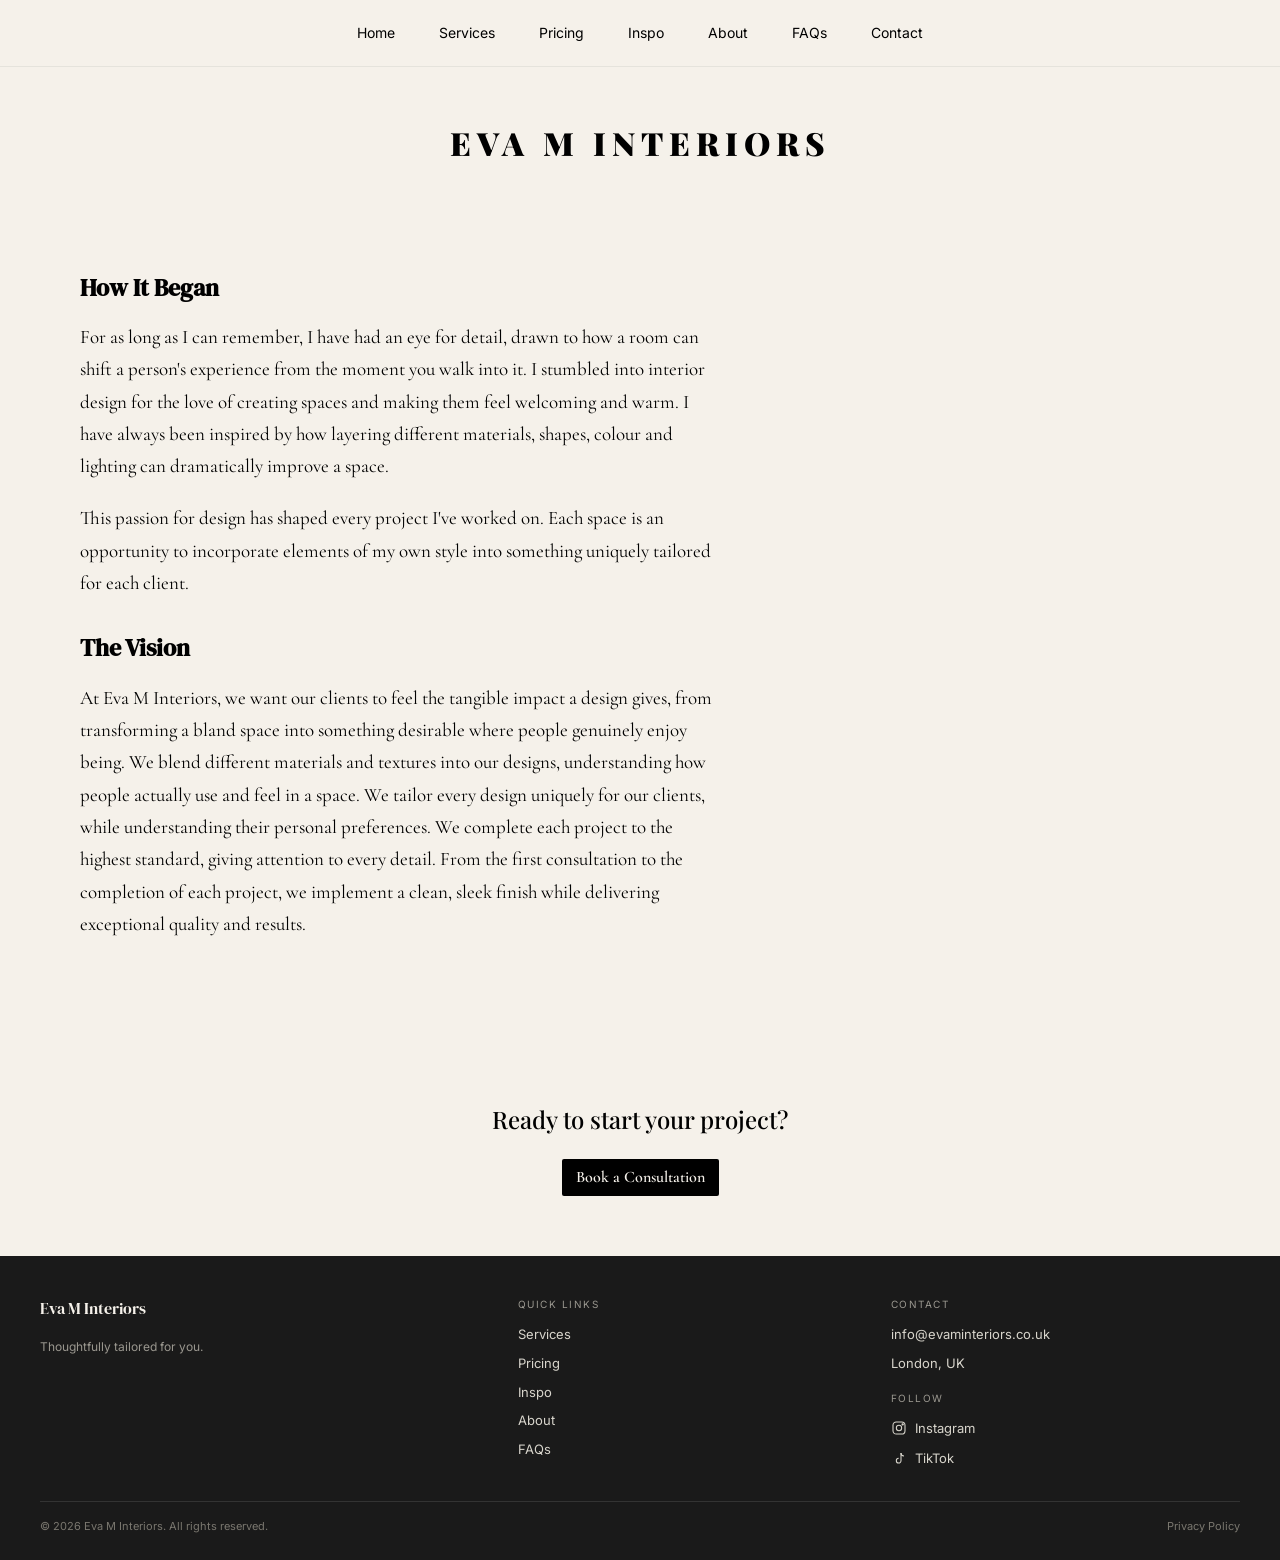
==== about.html @ 439fd73c "Replace placeholder text with actual content" ====
<!DOCTYPE html>
<html lang="en">
<head>
  <meta charset="UTF-8">
  <meta name="viewport" content="width=device-width, initial-scale=1.0">
  <title>About | Eva M Interiors</title>
  <link rel="preconnect" href="https://fonts.googleapis.com">
  <link rel="preconnect" href="https://fonts.gstatic.com" crossorigin>
  <link href="https://fonts.googleapis.com/css2?family=Playfair+Display:wght@400;500;900&family=Cormorant+Garamond:ital,wght@0,400;0,500;0,600;1,500&family=Rouge+Script&family=DM+Serif+Display:ital@0;1&family=Inter:wght@400;500&display=swap" rel="stylesheet">
  <link rel="stylesheet" href="style.css">
</head>
<body>
  <header class="site-header">
    <div class="header-inner">
      <div class="logo-area"></div>
      <nav class="main-nav" id="main-nav">
        <a href="index.html">Home</a>
        <a href="services.html">Services</a>
        <a href="pricing.html">Pricing</a>
        <a href="gallery.html">Inspo</a>
        <a href="about.html">About</a>
        <a href="faqs.html">FAQs</a>
        <a href="contact.html">Contact</a>
      </nav>
      <button class="menu-toggle" id="menu-toggle" aria-label="Open menu" aria-expanded="false">
        <span></span>
        <span></span>
        <span></span>
      </button>
    </div>
  </header>

  <section class="page-banner">
    <h1 class="eva-title">Eva M Interiors</h1>
  </section>

  <section class="about-story-section">
    <div class="about-flowing-text">
      <h2>How It Began</h2>
      <p>For as long as I can remember, I have had an eye for detail, drawn to how a room can shift a person's experience from the moment you walk into it. I stumbled into interior design for the love of creating spaces and making them feel welcoming and warm. I have always been inspired by how layering different materials, shapes, colour and lighting can dramatically improve a space.</p>
      <p>This passion for design has shaped every project I've worked on. Each space is an opportunity to incorporate elements of my own style into something uniquely tailored for each client.</p>
      <h2>The Vision</h2>
      <p>At Eva M Interiors, we want our clients to feel the tangible impact a design gives, from transforming a bland space into something desirable where people genuinely enjoy being. We blend different materials and textures into our designs, understanding how people actually use and feel in a space. We tailor every design uniquely for our clients, while understanding their personal preferences. We complete each project to the highest standard, giving attention to every detail. From the first consultation to the completion of each project, we implement a clean, sleek finish while delivering exceptional quality and results.</p>
    </div>
  </section>

  <section class="about-cta">
    <h2>Ready to start your project?</h2>
    <a href="contact.html" class="btn-primary">Book a Consultation</a>
  </section>
  <footer class="site-footer">
    <div class="footer-columns">
      <div class="footer-col">
        <p class="footer-brand-name">Eva M Interiors</p>
        <p class="footer-tagline">Thoughtfully tailored for you.</p>
      </div>
      <div class="footer-col">
        <p class="footer-heading">Quick Links</p>
        <div class="footer-links">
          <a href="services.html">Services</a>
          <a href="pricing.html">Pricing</a>
          <a href="gallery.html">Inspo</a>
          <a href="about.html">About</a>
          <a href="faqs.html">FAQs</a>
        </div>
      </div>
      <div class="footer-col">
        <p class="footer-heading">Contact</p>
        <div class="footer-contact">
          <a href="mailto:info@evaminteriors.co.uk">info@evaminteriors.co.uk</a>
          <span>London, UK</span>
        </div>
        <p class="footer-heading">Follow</p>
        <div class="footer-social">
          <div class="footer-social-item">
            <svg width="16" height="16" viewBox="0 0 24 24" fill="none" stroke="currentColor" stroke-width="1.6"><rect x="3" y="3" width="18" height="18" rx="5"/><circle cx="12" cy="12" r="4"/><circle cx="17.5" cy="6.5" r="1"/></svg>
            <a href="#">Instagram</a>
          </div>
          <div class="footer-social-item">
            <svg width="16" height="16" viewBox="0 0 24 24" fill="none" stroke="currentColor" stroke-width="1.6"><path d="M15 3v11.5a3.5 3.5 0 1 1-3.5-3.5"/><path d="M15 3c0 2.5 2 4.5 4.5 4.5"/></svg>
            <a href="#">TikTok</a>
          </div>
        </div>
      </div>
    </div>
    <div class="footer-bottom">
      <p>&copy; 2026 Eva M Interiors. All rights reserved.</p>
      <a href="#">Privacy Policy</a>
    </div>
  </footer>
  <script>
    const menuToggle = document.getElementById('menu-toggle');
    const mainNav = document.getElementById('main-nav');
    menuToggle.addEventListener('click', function () {
      const isOpen = mainNav.classList.toggle('nav-open');
      menuToggle.classList.toggle('is-active', isOpen);
      menuToggle.setAttribute('aria-expanded', isOpen);
    });
  </script>
</body>
</html>
---- style.css ----
/* ===== Reset & Base ===== */
* {
  margin: 0;
  padding: 0;
  box-sizing: border-box;
}

body {
  font-family: 'Inter', sans-serif;
  color: #000;
  background: #F5F1EA;
  line-height: 1.6;
}

a {
  text-decoration: none;
  color: inherit;
}

/* ===== Header / Nav ===== */
.site-header {
  position: relative;
  z-index: 10;
  background: #F5F1EA;
  border-bottom: 1px solid #e5e3dc;
}

.site-header.transparent-header {
  position: absolute;
  top: 0;
  left: 0;
  right: 0;
  background: transparent;
  border-bottom: none;
}

.header-inner {
  max-width: 1200px;
  margin: 0 auto;
  padding: 22px 40px;
  display: grid;
  grid-template-columns: 1fr auto 1fr;
  align-items: center;
}

.logo-area {
  min-width: 160px;
}

.main-nav {
  display: flex;
  justify-content: center;
  align-items: center;
  gap: 44px;
}

.main-nav a {
  font-size: 14px;
  color: #000;
  white-space: nowrap;
}

.main-nav a:hover {
  color: #5f5e5a;
}

.transparent-header .main-nav a {
  color: #F5F1EA;
}

.transparent-header .main-nav a:hover {
  color: #e9e3d6;
}

.main-nav a.nav-inspo {
  font-family: 'DM Serif Display', serif;
  font-style: italic;
  font-weight: 400;
  font-size: 19px;
}

.menu-toggle {
  display: none;
  justify-self: end;
  flex-direction: column;
  gap: 5px;
  background: none;
  border: none;
  cursor: pointer;
  padding: 6px;
}

.menu-toggle span {
  width: 22px;
  height: 2px;
  background: #000;
  display: block;
}

.transparent-header .menu-toggle span {
  background: #F5F1EA;
}

/* ===== Hero ===== */
.hero {
  position: relative;
  width: 100%;
  aspect-ratio: 1536 / 1024;
  background-image: linear-gradient(to bottom, rgba(0, 0, 0, 0.35) 0px, rgba(0, 0, 0, 0.15) 200px, rgba(0, 0, 0, 0.15) 100%), url('Bedroom3.png');
  background-size: cover;
  background-position: center;
  background-repeat: no-repeat;
  display: flex;
  align-items: center;
  justify-content: center;
  padding: 60px 40px;
}

.hero-inner {
  max-width: 480px;
  margin: 0 auto;
  text-align: center;
}

.hero-tagline {
  font-family: 'Cormorant Garamond', serif;
  font-style: italic;
  font-weight: 500;
  font-size: 30px;
  color: #F5F1EA;
  line-height: 1.4;
  margin-bottom: 24px;
}

.hero-eyebrow {
  font-family: 'Inter', sans-serif;
  font-size: 12px;
  letter-spacing: 2px;
  color: #F5F1EA;
  margin-bottom: 20px;
}

.hero-title {
  font-family: 'DM Serif Display', serif;
  font-weight: 400;
  font-size: 40px;
  line-height: 1.25;
  color: #F5F1EA;
  margin-bottom: 16px;
}

.hero-title em {
  font-family: 'DM Serif Display', serif;
  font-style: italic;
}

.hero-subtitle {
  display: inline-block;
  font-family: 'Cormorant Garamond', serif;
  font-style: italic;
  font-size: 16px;
  color: #F5F1EA;
  background: rgba(0, 0, 0, 0.08);
  padding: 8px 14px;
  border-radius: 2px;
  margin-bottom: 28px;
  line-height: 1.6;
}

.btn-primary {
  display: inline-block;
  font-family: 'Cormorant Garamond', serif;
  font-weight: 600;
  font-size: 16px;
  padding: 6px 14px;
  background: #F5F1EA;
  color: #2B1E17;
  border-radius: 2px;
}

.btn-primary:hover {
  background: #e9e3d6;
}

/* Hero text scaling across breakpoints (aspect-ratio handles the image sizing automatically) */
@media (max-width: 1024px) {
  .hero-title {
    font-size: 34px;
  }

  .hero-tagline {
    font-size: 26px;
  }
}

@media (max-width: 768px) {
  .header-inner {
    grid-template-columns: 1fr auto;
    padding: 18px 24px;
  }

  .logo-area {
    min-width: 44px;
  }

  .main-nav {
    display: none;
    position: absolute;
    top: 100%;
    left: 0;
    right: 0;
    background: #F5F1EA;
    border-top: 1px solid #e5e3dc;
    flex-direction: column;
    align-items: flex-start;
    gap: 20px;
    padding: 24px;
    z-index: 20;
  }

  .main-nav.nav-open {
    display: flex;
  }

  .main-nav.nav-open a {
    color: #000;
  }

  .main-nav.nav-open a:hover {
    color: #5f5e5a;
  }

  .menu-toggle {
    display: flex;
  }

  .menu-toggle.is-active span:nth-child(1) {
    transform: translateY(7px) rotate(45deg);
  }

  .menu-toggle.is-active span:nth-child(2) {
    opacity: 0;
  }

  .menu-toggle.is-active span:nth-child(3) {
    transform: translateY(-7px) rotate(-45deg);
  }

  .hero {
    padding: 24px;
    align-items: center;
  }

  .hero-title {
    font-size: 18px;
    line-height: 1.3;
    margin-bottom: 10px;
  }

  .hero-subtitle {
    font-size: 13px;
    margin-bottom: 16px;
  }

  .hero-tagline {
    font-size: 19px;
    margin-bottom: 18px;
  }

  .btn-primary {
    font-size: 13px;
    padding: 7px 18px;
  }

  .hero-inner {
    max-width: 100%;
  }
}

@media (max-width: 400px) {
  .hero-title {
    font-size: 16px;
  }

  .hero-subtitle {
    font-size: 12px;
  }

  .hero-tagline {
    font-size: 17px;
  }

  .btn-primary {
    font-size: 12px;
    padding: 7px 16px;
  }
}

@media (min-width: 1440px) {
  .hero-title {
    font-size: 48px;
  }

  .hero-tagline {
    font-size: 36px;
  }

  .photo-banner-title {
    font-size: 48px;
  }
}

/* ===== Testimonials Section ===== */
.testimonials-section {
  max-width: 1200px;
  margin: 0 auto;
  padding: 30px 0 50px;
  text-align: center;
}

.testimonials-divider {
  width: 1px;
  height: 36px;
  background: #c9c2b3;
  margin: 0 auto 20px;
}

.testimonials-heading {
  font-family: 'Bodoni Moda', serif;
  font-style: italic;
  font-weight: 500;
  font-size: 22px;
  color: #000;
  margin: 0 0 20px;
  padding: 0 24px;
}

.testimonials-heading em {
  font-family: 'DM Serif Display', serif;
  font-style: italic;
}

.testimonials-marquee-bar {
  background: #ECE5D6;
  padding: 20px 0;
}

.testimonials-marquee {
  overflow: hidden;
  -webkit-mask-image: linear-gradient(to right, transparent, black 8%, black 92%, transparent);
  mask-image: linear-gradient(to right, transparent, black 8%, black 92%, transparent);
}

.marquee-track {
  display: flex;
  gap: 50px;
  width: max-content;
  animation: marqueeScroll 28s linear infinite;
}

.marquee-quote {
  font-family: 'Cormorant Garamond', serif;
  font-style: italic;
  font-size: 15px;
  color: #000;
  white-space: nowrap;
}

@keyframes marqueeScroll {
  0% { transform: translateX(0); }
  100% { transform: translateX(-50%); }
}

.testimonials-grid {
  display: grid;
  grid-template-columns: repeat(3, 1fr);
  gap: 20px;
}

.testimonial-card {
  background: #ECE5D6;
  padding: 28px 24px;
  border-radius: 4px;
  text-align: left;
}

.testimonial-quote {
  font-family: 'Cormorant Garamond', serif;
  font-style: italic;
  font-size: 16px;
  color: #000;
  line-height: 1.6;
  margin: 0 0 14px;
}

.testimonial-author {
  font-family: 'Inter', sans-serif;
  font-size: 12px;
  color: #8a8375;
  margin: 0;
}

/* ===== Home: Intro Line ===== */
.intro-line {
  max-width: 560px;
  margin: 0 auto;
  padding: 40px 40px 10px;
  text-align: center;
}

.intro-line-divider {
  width: 1px;
  height: 36px;
  background: #c9c2b3;
  margin: 0 auto 20px;
}

.intro-line p {
  font-family: 'Cormorant Garamond', serif;
  font-style: italic;
  font-size: 19px;
  color: #3d3530;
  line-height: 1.6;
  margin-bottom: 12px;
}

.intro-line-link {
  display: inline-block;
  font-family: 'Cormorant Garamond', serif;
  font-style: italic;
  font-size: 17px;
  color: #000;
  text-decoration: underline;
}

/* ===== Home: Vision to Reality ===== */
.journey-section {
  background: #F5F1EA;
  padding: 30px 40px 30px;
  text-align: center;
}

.journey-divider {
  width: 1px;
  height: 36px;
  background: #c9c2b3;
  margin: 0 auto 20px;
}

.journey-heading {
  font-family: 'DM Serif Display', serif;
  font-size: 26px;
  color: #000;
  margin: 0 0 40px;
}

.journey-grid {
  max-width: 1100px;
  margin: 0 auto;
  display: flex;
  align-items: center;
  flex-wrap: nowrap;
}

.journey-step {
  flex: 1;
  background: #ECE5D6;
  border-radius: 4px;
  padding: 20px 10px;
  text-align: center;
}

.journey-arrow {
  flex: 0 0 auto;
  width: 24px;
  text-align: center;
  font-size: 16px;
  color: #8a8375;
}

.journey-number {
  font-family: 'DM Serif Display', serif;
  font-size: 26px;
  color: #8a8375;
  margin: 0 0 6px;
}

.journey-label {
  font-family: 'Inter', sans-serif;
  font-size: 13px;
  color: #000;
  margin: 0;
}

/* ===== Home: About Teaser ===== */
.about-teaser {
  background: #F5F1EA;
  padding: 50px 40px;
  text-align: center;
}

.about-teaser-heading {
  font-family: 'DM Serif Display', serif;
  font-size: 24px;
  color: #000;
  margin: 0 0 14px;
}

.about-teaser-link {
  font-family: 'Inter', sans-serif;
  font-size: 14px;
  color: #000;
  text-decoration: underline;
}

/* ===== Home: Closing CTA ===== */
.home-closing-cta {
  padding: 60px 40px;
  text-align: center;
}

.home-closing-heading {
  font-family: 'DM Serif Display', serif;
  font-size: 28px;
  color: #000;
  margin: 0 0 20px;
}

.home-closing-cta .btn-primary {
  background: #000;
  color: #F5F1EA;
}

.home-closing-cta .btn-primary:hover {
  background: #222;
}

/* ===== Services Preview ===== */
.services-preview {
  max-width: 1200px;
  margin: 0 auto;
  padding: 50px 40px;
  display: grid;
  grid-template-columns: repeat(3, 1fr);
  gap: 30px;
  text-align: center;
}

.service-item img {
  width: 100%;
  aspect-ratio: 1 / 1;
  object-fit: cover;
  display: block;
  border-radius: 4px;
  margin-bottom: 14px;
}

.service-item h3 {
  font-family: 'DM Serif Display', serif;
  font-weight: 400;
  font-size: 19px;
  margin-bottom: 6px;
}

.service-item p {
  font-size: 14px;
  color: #5f5e5a;
}

/* ===== Footer ===== */
.site-footer {
  background: #1a1a1a;
  padding: 40px 30px 24px;
}

.footer-columns {
  max-width: 1200px;
  margin: 0 auto 32px;
  display: grid;
  grid-template-columns: 1.3fr 1fr 1fr;
  gap: 24px;
}

.footer-brand-name {
  font-family: 'DM Serif Display', serif;
  font-size: 16px;
  color: #F5F1EA;
  margin: 0 0 14px;
}

.footer-tagline {
  font-family: 'Inter', sans-serif;
  font-size: 12px;
  color: #9a978f;
  line-height: 1.8;
  margin: 0;
}

.footer-heading {
  font-family: 'Inter', sans-serif;
  font-size: 10px;
  letter-spacing: 1.5px;
  color: #9a978f;
  text-transform: uppercase;
  margin: 0 0 12px;
}

.footer-links {
  display: flex;
  flex-direction: column;
  gap: 8px;
}

.footer-links a {
  font-family: 'Inter', sans-serif;
  font-size: 13px;
  color: #d8d5cc;
}

.footer-links a:hover {
  color: #fff;
}

.footer-contact {
  display: flex;
  flex-direction: column;
  gap: 8px;
  margin-bottom: 16px;
}

.footer-contact a,
.footer-contact span {
  font-family: 'Inter', sans-serif;
  font-size: 13px;
  color: #d8d5cc;
}

.footer-social {
  display: flex;
  flex-direction: column;
  gap: 10px;
}

.footer-social-item {
  display: flex;
  align-items: center;
  gap: 8px;
  color: #d8d5cc;
}

.footer-social-item a {
  font-family: 'Inter', sans-serif;
  font-size: 13px;
  color: #d8d5cc;
}

.footer-social-item a:hover {
  color: #fff;
}

.footer-bottom {
  max-width: 1200px;
  margin: 0 auto;
  border-top: 1px solid #333;
  padding-top: 16px;
  display: flex;
  justify-content: space-between;
  flex-wrap: wrap;
  gap: 10px;
}

.footer-bottom p,
.footer-bottom a {
  font-family: 'Inter', sans-serif;
  font-size: 11px;
  color: #7a776f;
  margin: 0;
}

.footer-bottom a:hover {
  color: #d8d5cc;
}

/* ===== Inner Page Banner (About, Services, etc.) ===== */
.page-banner {
  max-width: 1200px;
  margin: 0 auto;
  padding: 50px 40px 20px;
  text-align: center;
}

.page-eyebrow {
  font-family: 'Inter', sans-serif;
  font-size: 12px;
  letter-spacing: 2px;
  color: #5f5e5a;
  margin-bottom: 12px;
}

.page-title {
  font-family: 'DM Serif Display', serif;
  font-weight: 400;
  font-size: 34px;
  color: #000;
}

.page-title em {
  font-family: 'DM Serif Display', serif;
  font-style: italic;
  font-weight: 400;
}

.page-subtitle {
  font-family: 'Cormorant Garamond', serif;
  font-style: italic;
  font-size: 17px;
  color: #5f5e5a;
  margin-top: 10px;
}

/* ===== About Page ===== */
.eva-title {
  font-family: 'Playfair Display', serif;
  font-weight: 900;
  font-size: 32px;
  letter-spacing: 6px;
  text-transform: uppercase;
  text-align: center;
  color: #000;
  margin: 0;
}

.about-story-section {
  max-width: 1200px;
  margin: 0 auto;
  padding: 50px 40px 80px;
}

.about-flowing-text {
  max-width: 640px;
  text-align: left;
}

.about-flowing-text p {
  font-family: 'Cormorant Garamond', serif;
  font-weight: 400;
  font-size: 19px;
  line-height: 1.7;
  color: #000;
  margin-bottom: 20px;
}

.about-flowing-text h2 {
  font-family: 'DM Serif Display', serif;
  font-size: 24px;
  color: #000;
  margin: 30px 0 14px;
}

.about-content {
  max-width: 1200px;
  margin: 0 auto;
  padding: 20px 40px 60px;
  display: grid;
  grid-template-columns: 1.1fr 1fr;
  gap: 60px;
  align-items: center;
}

.about-text h2 {
  font-family: 'Playfair Display', serif;
  font-weight: 500;
  font-size: 24px;
  margin-bottom: 16px;
}

.about-text p {
  font-size: 15px;
  color: #5f5e5a;
  margin-bottom: 16px;
}

.about-image-placeholder {
  aspect-ratio: 4 / 5;
  background: #e9e3d6;
  border: 1px dashed #c9c2b3;
  border-radius: 4px;
  display: flex;
  align-items: center;
  justify-content: center;
  text-align: center;
  padding: 20px;
  font-size: 13px;
  color: #8a8375;
}

.about-approach {
  max-width: 700px;
  margin: 0 auto;
  padding: 40px 40px 60px;
  text-align: center;
}

.about-approach h2 {
  font-family: 'Playfair Display', serif;
  font-weight: 500;
  font-size: 26px;
  margin-bottom: 16px;
}

.about-approach p {
  font-size: 15px;
  color: #5f5e5a;
}

.about-cta {
  background: #F5F1EA;
  text-align: center;
  padding: 60px 40px;
}

.about-cta h2 {
  font-family: 'Playfair Display', serif;
  font-weight: 500;
  font-size: 24px;
  margin-bottom: 20px;
}

.about-cta .btn-primary {
  background: #000;
  color: #F5F1EA;
}

.about-cta .btn-primary:hover {
  background: #222;
}

/* ===== Services Page ===== */
.services-grid {
  max-width: 1200px;
  margin: 0 auto;
  padding: 20px 40px 60px;
  display: grid;
  grid-template-columns: repeat(3, 1fr);
  gap: 32px;
}

.service-card {
  background: #F5F1EA;
  padding: 24px;
  border-radius: 4px;
}

.service-card img {
  width: 100%;
  aspect-ratio: 1 / 1;
  object-fit: cover;
  display: block;
  border-radius: 4px;
  margin-bottom: 16px;
}

.service-card h3 {
  font-family: 'Playfair Display', serif;
  font-weight: 500;
  font-size: 19px;
  margin-bottom: 10px;
}

.service-card p {
  font-size: 14px;
  color: #5f5e5a;
}

/* ===== Inspo / Moodboard Page ===== */
.moodboard {
  max-width: 1200px;
  margin: 0 auto;
  padding: 10px 24px 60px;
  column-count: 4;
  column-gap: 10px;
}

.mb-item {
  break-inside: avoid;
  margin-bottom: -6px;
  padding-bottom: 16px;
}

.mb-item > div {
  border-radius: 3px;
  overflow: hidden;
}

.mb-item img {
  width: 100%;
  height: 100%;
  object-fit: cover;
  display: block;
}

.mb-square { aspect-ratio: 1 / 1; }
.mb-tall { aspect-ratio: 3 / 4; }
.mb-portrait { aspect-ratio: 4 / 5; }
.mb-wide { aspect-ratio: 4 / 3; }

.tilt-1 { transform: rotate(-3deg); }
.tilt-2 { transform: rotate(2deg); }
.tilt-3 { transform: rotate(-2deg); }
.tilt-4 { transform: rotate(4deg); }
.tilt-5 { transform: rotate(-4deg); }
.tilt-6 { transform: rotate(3deg); }

.mb-placeholder {
  width: 100%;
  height: 100%;
  background: #e9e3d6;
  border: 1px dashed #c9c2b3;
  display: flex;
  align-items: center;
  justify-content: center;
  text-align: center;
  padding: 10px;
  font-family: 'Inter', sans-serif;
  font-size: 12px;
  color: #8a8375;
}

/* ===== Inspo Editorial Layout (Concept 2) ===== */
.inspo-intro {
  text-align: center;
  max-width: 520px;
  margin: 0 auto 60px;
  padding: 0 24px;
}

.intro-divider {
  width: 1px;
  height: 36px;
  background: #c9c2b3;
  margin: 0 auto 20px;
}

.intro-copy {
  font-family: 'Cormorant Garamond', serif;
  font-style: italic;
  font-size: 20px;
  color: #5f5e5a;
  line-height: 1.6;
}

.inspo-hero-showcase {
  display: grid;
  grid-template-columns: 2.4fr 1fr;
  gap: 24px;
  max-width: 1200px;
  margin: 0 auto 90px;
  padding: 0 40px;
  align-items: start;
}

.inspo-hero-showcase.solo {
  grid-template-columns: 1fr;
}

.hero-showcase-main.solo {
  aspect-ratio: 16 / 9;
}

.hero-showcase-main {
  aspect-ratio: 16 / 10;
  border-radius: 2px;
  overflow: hidden;
}

.hero-showcase-main img,
.hero-showcase-detail img {
  width: 100%;
  height: 100%;
  object-fit: cover;
  display: block;
}

.hero-showcase-side {
  display: flex;
  flex-direction: column;
  gap: 16px;
}

.hero-showcase-detail {
  aspect-ratio: 3 / 4;
  border: 6px solid #fff;
  box-shadow: 0 8px 20px rgba(0, 0, 0, 0.08);
  border-radius: 2px;
  overflow: hidden;
}

.hero-showcase-caption {
  font-family: 'Cormorant Garamond', serif;
  font-style: italic;
  font-size: 16px;
  color: #5f5e5a;
  text-align: center;
  line-height: 1.5;
}

.hero-showcase-caption::after {
  content: '';
  display: block;
  width: 24px;
  height: 1px;
  background: #c9c2b3;
  margin: 10px auto 0;
}

.editorial-block {
  display: grid;
  grid-template-columns: 0.9fr 1.6fr;
  gap: 70px;
  align-items: center;
  max-width: 1200px;
  margin: 0 auto 110px;
  padding: 0 40px;
}

.editorial-block.reverse {
  grid-template-columns: 1.6fr 0.9fr;
}

.editorial-block.reverse .editorial-text {
  order: 2;
}

.editorial-block.reverse .editorial-visual {
  order: 1;
}

.editorial-num {
  font-family: 'Inter', sans-serif;
  font-size: 12px;
  letter-spacing: 2px;
  color: #8a8375;
  margin-bottom: 10px;
}

.editorial-heading {
  font-family: 'DM Serif Display', serif;
  font-weight: 400;
  font-size: 38px;
  letter-spacing: 0.5px;
  color: #000;
  margin-bottom: 14px;
}

.editorial-heading em {
  font-family: 'DM Serif Display', serif;
  font-style: italic;
}

.editorial-copy {
  font-family: 'Cormorant Garamond', serif;
  font-size: 17px;
  color: #5f5e5a;
  line-height: 1.6;
}

.editorial-visual {
  position: relative;
}

.editorial-hero {
  width: 100%;
  aspect-ratio: 4 / 5;
  border-radius: 2px;
  overflow: hidden;
}

.editorial-hero img,
.editorial-hero-stack img,
.editorial-detail-overlap img,
.editorial-detail-col img,
.finale-hero img,
.finale-details img {
  width: 100%;
  height: 100%;
  object-fit: cover;
  display: block;
}

.editorial-detail-overlap {
  position: absolute;
  width: 38%;
  aspect-ratio: 1 / 1;
  bottom: -30px;
  right: -30px;
  border: 6px solid #F5F1EA;
  box-shadow: 0 8px 24px rgba(0, 0, 0, 0.12);
  border-radius: 2px;
  overflow: hidden;
}

.editorial-block.reverse .editorial-detail-overlap {
  right: auto;
  left: -30px;
}

.editorial-visual.stack {
  display: flex;
  gap: 16px;
  align-items: stretch;
}

.editorial-hero-stack {
  flex: 1.8;
  aspect-ratio: 4 / 5;
  border-radius: 2px;
  overflow: hidden;
}

.editorial-detail-col {
  flex: 1;
  display: flex;
  flex-direction: column;
  gap: 16px;
}

.editorial-detail-col > div {
  flex: 1;
  aspect-ratio: 1 / 1;
  border-radius: 2px;
  overflow: hidden;
}

.editorial-finale {
  max-width: 900px;
  margin: 0 auto 100px;
  padding: 0 40px;
  text-align: center;
}

.editorial-finale .editorial-copy {
  max-width: 480px;
  margin: 0 auto;
}

.finale-visual {
  display: grid;
  grid-template-columns: 1.6fr 1fr;
  gap: 20px;
  margin-top: 40px;
  text-align: left;
}

.finale-hero {
  height: 100%;
  border-radius: 2px;
  overflow: hidden;
}

.finale-hero.split {
  display: flex;
  flex-direction: column;
  gap: 6px;
}

.finale-hero.split > div {
  flex: 1;
  overflow: hidden;
}

.finale-details {
  display: flex;
  flex-direction: column;
  gap: 20px;
}

.finale-details > div {
  flex: 1;
  border-radius: 2px;
  overflow: hidden;
}

/* ===== Pricing Page ===== */
.photo-banner {
  position: relative;
  width: 100%;
  aspect-ratio: 3.4 / 1;
  background-image: linear-gradient(rgba(0, 0, 0, 0.55), rgba(0, 0, 0, 0.55)), url('notebook.PNG');
  background-size: cover;
  background-position: center;
  background-repeat: no-repeat;
  display: flex;
  align-items: center;
  justify-content: center;
}

.photo-banner-title {
  font-family: 'DM Serif Display', serif;
  font-weight: 400;
  font-size: 40px;
  letter-spacing: 1px;
  text-transform: uppercase;
  color: #F5F1EA;
  text-align: center;
  padding: 0 24px;
}

.pricing-intro {
  max-width: 700px;
  margin: 0 auto;
  padding: 50px 40px 20px;
  text-align: center;
}

.consultation-heading {
  font-family: 'Playfair Display', serif;
  font-weight: 500;
  font-size: 28px;
  margin-bottom: 14px;
}

.consultation-intro {
  font-family: 'Playfair Display', serif;
  font-weight: 500;
  font-size: 20px;
  color: #000;
  margin-bottom: 20px;
  line-height: 1.4;
}

.price {
  font-family: 'Inter', sans-serif;
  font-size: 16px;
  color: #000;
  margin-bottom: 10px;
}

.price-amount {
  font-family: 'Inter', sans-serif;
  font-weight: 500;
  font-size: 16px;
  color: #000;
}

.price-unit {
  font-family: 'Inter', sans-serif;
  font-size: 16px;
  color: #000;
}

.price-disclaimer {
  font-size: 13px;
  color: #8a8375;
  line-height: 1.5;
}

.booking-split {
  max-width: 900px;
  margin: 0 auto;
  padding: 30px 40px 20px;
  display: grid;
  grid-template-columns: 1fr 1fr;
  gap: 50px;
  border: 1px solid #e5e3dc;
  border-radius: 6px;
}

.booking-info {
  padding: 30px 0 30px 30px;
}

.booking-icon {
  width: 40px;
  height: 40px;
  background: #000;
  border-radius: 50%;
  display: flex;
  align-items: center;
  justify-content: center;
  color: #F5F1EA;
  margin-bottom: 16px;
}

.booking-info h3 {
  font-family: 'Playfair Display', serif;
  font-weight: 500;
  font-size: 20px;
  margin-bottom: 8px;
}

.booking-info p {
  font-size: 14px;
  color: #5f5e5a;
  margin-bottom: 16px;
}

.booking-facts {
  list-style: none;
  margin-bottom: 16px;
  padding-bottom: 16px;
  border-bottom: 1px solid #e5e3dc;
}

.booking-facts li {
  font-size: 14px;
  color: #5f5e5a;
  margin-bottom: 8px;
}

.booking-note {
  font-size: 12px;
  color: #8a8375;
  line-height: 1.5;
}

.booking-calendar {
  padding: 30px 30px 30px 0;
  border-left: 1px solid #e5e3dc;
  padding-left: 30px;
}

.calendar-header {
  display: flex;
  align-items: center;
  justify-content: space-between;
  margin-bottom: 10px;
}

.cal-nav {
  background: none;
  border: none;
  color: #000;
  font-size: 20px;
  cursor: pointer;
  padding: 4px 10px;
}

.cal-nav:hover {
  color: #5f5e5a;
}

.cal-month-label {
  font-family: 'Playfair Display', serif;
  font-size: 16px;
  color: #000;
}

.calendar-daynames {
  display: grid;
  grid-template-columns: repeat(7, 1fr);
  text-align: center;
  font-size: 11px;
  letter-spacing: 0.5px;
  color: #8a8375;
  margin-bottom: 6px;
}

.calendar-grid {
  display: grid;
  grid-template-columns: repeat(7, 1fr);
  gap: 4px;
  margin-bottom: 16px;
}

.cal-day {
  aspect-ratio: 1 / 1;
  display: flex;
  align-items: center;
  justify-content: center;
  font-family: 'Inter', sans-serif;
  font-size: 13px;
  color: #000;
  background: none;
  border: none;
  border-radius: 50%;
  cursor: pointer;
}

.cal-day:hover:not(.cal-day-disabled) {
  background: #F5F1EA;
}

.cal-day-muted {
  color: #c9c2b3;
  cursor: default;
}

.cal-day-disabled {
  color: #d8d3c8;
  cursor: not-allowed;
}

.cal-day-selected {
  background: #000;
  color: #F5F1EA;
  font-weight: 500;
}

.selected-date-label {
  font-family: 'Inter', sans-serif;
  font-size: 13px;
  color: #000;
  margin-bottom: 10px;
}

.time-slots {
  display: flex;
  flex-wrap: wrap;
  gap: 8px;
}

.time-slot {
  font-family: 'Inter', sans-serif;
  font-size: 13px;
  padding: 8px 14px;
  background: none;
  border: 1px solid #c9c2b3;
  border-radius: 2px;
  color: #000;
  cursor: pointer;
}

.time-slot:hover {
  border-color: #000;
}

.time-slot-selected {
  background: #000;
  color: #F5F1EA;
  border-color: #000;
}

.booking-footer {
  max-width: 700px;
  margin: 0 auto;
  padding: 20px 40px 60px;
  text-align: center;
}

.timezone-note {
  font-size: 13px;
  color: #8a8375;
  margin-bottom: 20px;
}

.booking-footer .btn-primary {
  background: #000;
  color: #F5F1EA;
  font-family: 'Cormorant Garamond', serif;
  font-weight: 600;
  font-size: 16px;
  padding: 10px 32px;
}

.booking-footer .btn-primary:hover {
  background: #222;
}

/* ===== FAQs Page ===== */
.faqs-list {
  max-width: 700px;
  margin: 0 auto;
  padding: 20px 40px 60px;
}

.faq-item {
  border-bottom: 1px solid #e5e3dc;
  padding: 20px 0;
}

.faq-item h3 {
  font-family: 'Playfair Display', serif;
  font-weight: 500;
  font-size: 17px;
  margin-bottom: 8px;
}

.faq-item p {
  font-size: 14px;
  color: #5f5e5a;
}

/* ===== Contact Page ===== */
.contact-form-wrap {
  max-width: 560px;
  margin: 0 auto;
  padding: 20px 40px 60px;
}

.contact-form {
  display: flex;
  flex-direction: column;
  gap: 6px;
}

.contact-form label {
  font-size: 13px;
  color: #5f5e5a;
  margin-top: 12px;
}

.contact-form .field-note {
  font-size: 12px;
  color: #8a8375;
  margin-top: 2px;
  line-height: 1.5;
}

.contact-form input,
.contact-form textarea {
  font-family: 'Inter', sans-serif;
  font-size: 15px;
  padding: 10px 12px;
  border: 1px solid #c9c2b3;
  border-radius: 2px;
  background: #fff;
}

.contact-form button {
  margin-top: 20px;
  align-self: flex-start;
  background: #000;
  color: #F5F1EA;
  border: none;
  cursor: pointer;
}

.contact-form button:hover {
  background: #222;
}

/* ===== Responsive ===== */
@media (max-width: 768px) {
  .services-preview {
    grid-template-columns: 1fr;
    padding: 40px 24px;
  }

  .intro-line {
    padding: 24px 24px 6px;
  }

  .intro-line p {
    font-size: 16px;
  }

  .journey-section {
    padding: 40px 24px 20px;
  }

  .journey-heading {
    font-size: 22px;
    margin-bottom: 28px;
  }

  .journey-grid {
    flex-wrap: wrap;
    row-gap: 16px;
  }

  .journey-step {
    flex-basis: 28%;
    padding: 14px 6px;
  }

  .journey-arrow {
    width: 16px;
    font-size: 13px;
  }

  .journey-break {
    display: block;
    flex-basis: 100%;
    height: 0;
    width: 0;
  }

  .journey-number {
    font-size: 20px;
  }

  .journey-label {
    font-size: 12px;
  }

  .about-teaser {
    padding: 36px 24px;
  }

  .about-teaser-heading {
    font-size: 19px;
  }

  .home-closing-cta {
    padding: 44px 24px;
  }

  .home-closing-heading {
    font-size: 22px;
  }

  .site-footer {
    padding: 36px 24px 20px;
  }

  .footer-columns {
    grid-template-columns: 1fr 1fr;
    gap: 24px 20px;
  }

  .footer-col:first-child {
    grid-column: 1 / -1;
  }

  .testimonials-section {
    padding: 40px 24px 10px;
  }

  .testimonials-heading {
    font-size: 24px;
    margin-bottom: 24px;
  }

  .testimonials-grid {
    grid-template-columns: 1fr;
    gap: 14px;
  }

  .footer-bottom {
    flex-direction: column;
    gap: 8px;
  }

  .page-title {
    font-size: 26px;
  }

  .page-banner {
    padding: 32px 24px 16px;
  }

  .eva-title {
    font-size: 24px;
    letter-spacing: 4px;
  }

  .about-story-section {
    padding: 36px 24px 60px;
  }

  .about-flowing-text {
    max-width: 100%;
  }

  .about-flowing-text p {
    font-size: 17px;
  }

  .about-content {
    grid-template-columns: 1fr;
    padding: 20px 24px 40px;
    gap: 32px;
  }

  .inspo-intro {
    margin-bottom: 40px;
  }

  .intro-copy {
    font-size: 17px;
  }

  .inspo-hero-showcase {
    grid-template-columns: 1fr;
    padding: 0 24px;
    margin-bottom: 60px;
  }

  .hero-showcase-side {
    flex-direction: row;
    align-items: center;
  }

  .hero-showcase-detail {
    flex: 1;
  }

  .hero-showcase-caption {
    flex: 1;
  }

  .editorial-block,
  .editorial-block.reverse {
    grid-template-columns: 1fr;
    gap: 24px;
    padding: 0 24px;
    margin-bottom: 70px;
  }

  .editorial-block .editorial-text,
  .editorial-block.reverse .editorial-text {
    order: 1;
  }

  .editorial-block .editorial-visual,
  .editorial-block.reverse .editorial-visual {
    order: 2;
  }

  .editorial-heading {
    font-size: 21px;
  }

  .editorial-detail-overlap {
    width: 34%;
    bottom: -18px;
    right: -12px;
    border-width: 4px;
  }

  .editorial-block.reverse .editorial-detail-overlap {
    left: -12px;
  }

  .editorial-visual.stack {
    flex-direction: column;
  }

  .editorial-detail-col {
    flex-direction: row;
  }

  .editorial-finale {
    padding: 0 24px;
    margin-bottom: 60px;
  }

  .finale-visual {
    grid-template-columns: 1fr;
  }

  .finale-hero {
    height: auto;
    aspect-ratio: 4 / 3;
  }

  .finale-details {
    flex-direction: row;
  }

  .about-image-placeholder {
    order: -1;
  }

  .about-approach {
    padding: 30px 24px 40px;
  }

  .about-cta {
    padding: 40px 24px;
  }

  .services-grid {
    grid-template-columns: 1fr;
    padding: 20px 24px 40px;
  }

  .moodboard {
    display: grid;
    grid-template-columns: 1fr 1fr;
    grid-template-rows: repeat(7, auto);
    grid-auto-flow: column;
    column-gap: 6px;
    row-gap: 8px;
    padding: 10px 16px 40px;
  }

  .mb-item {
    margin-bottom: 0;
    padding-bottom: 0;
  }

  .mb-tall, .mb-portrait, .mb-wide {
    aspect-ratio: 1 / 1;
  }

  .desktop-only {
    display: none;
  }

  .pricing-card-wrap,
  .faqs-list,
  .contact-form-wrap {
    padding: 20px 24px 40px;
  }

  .photo-banner-title {
    font-size: 24px;
  }

  .pricing-intro {
    padding: 32px 24px 16px;
  }

  .consultation-heading {
    font-size: 22px;
  }

  .consultation-intro {
    font-size: 16px;
  }

  .booking-split {
    grid-template-columns: 1fr;
    gap: 0;
    margin: 0 24px;
    padding: 0;
  }

  .booking-info {
    padding: 24px;
  }

  .booking-calendar {
    padding: 24px;
    border-left: none;
    border-top: 1px solid #e5e3dc;
  }

  .booking-footer {
    padding: 20px 24px 40px;
  }
}
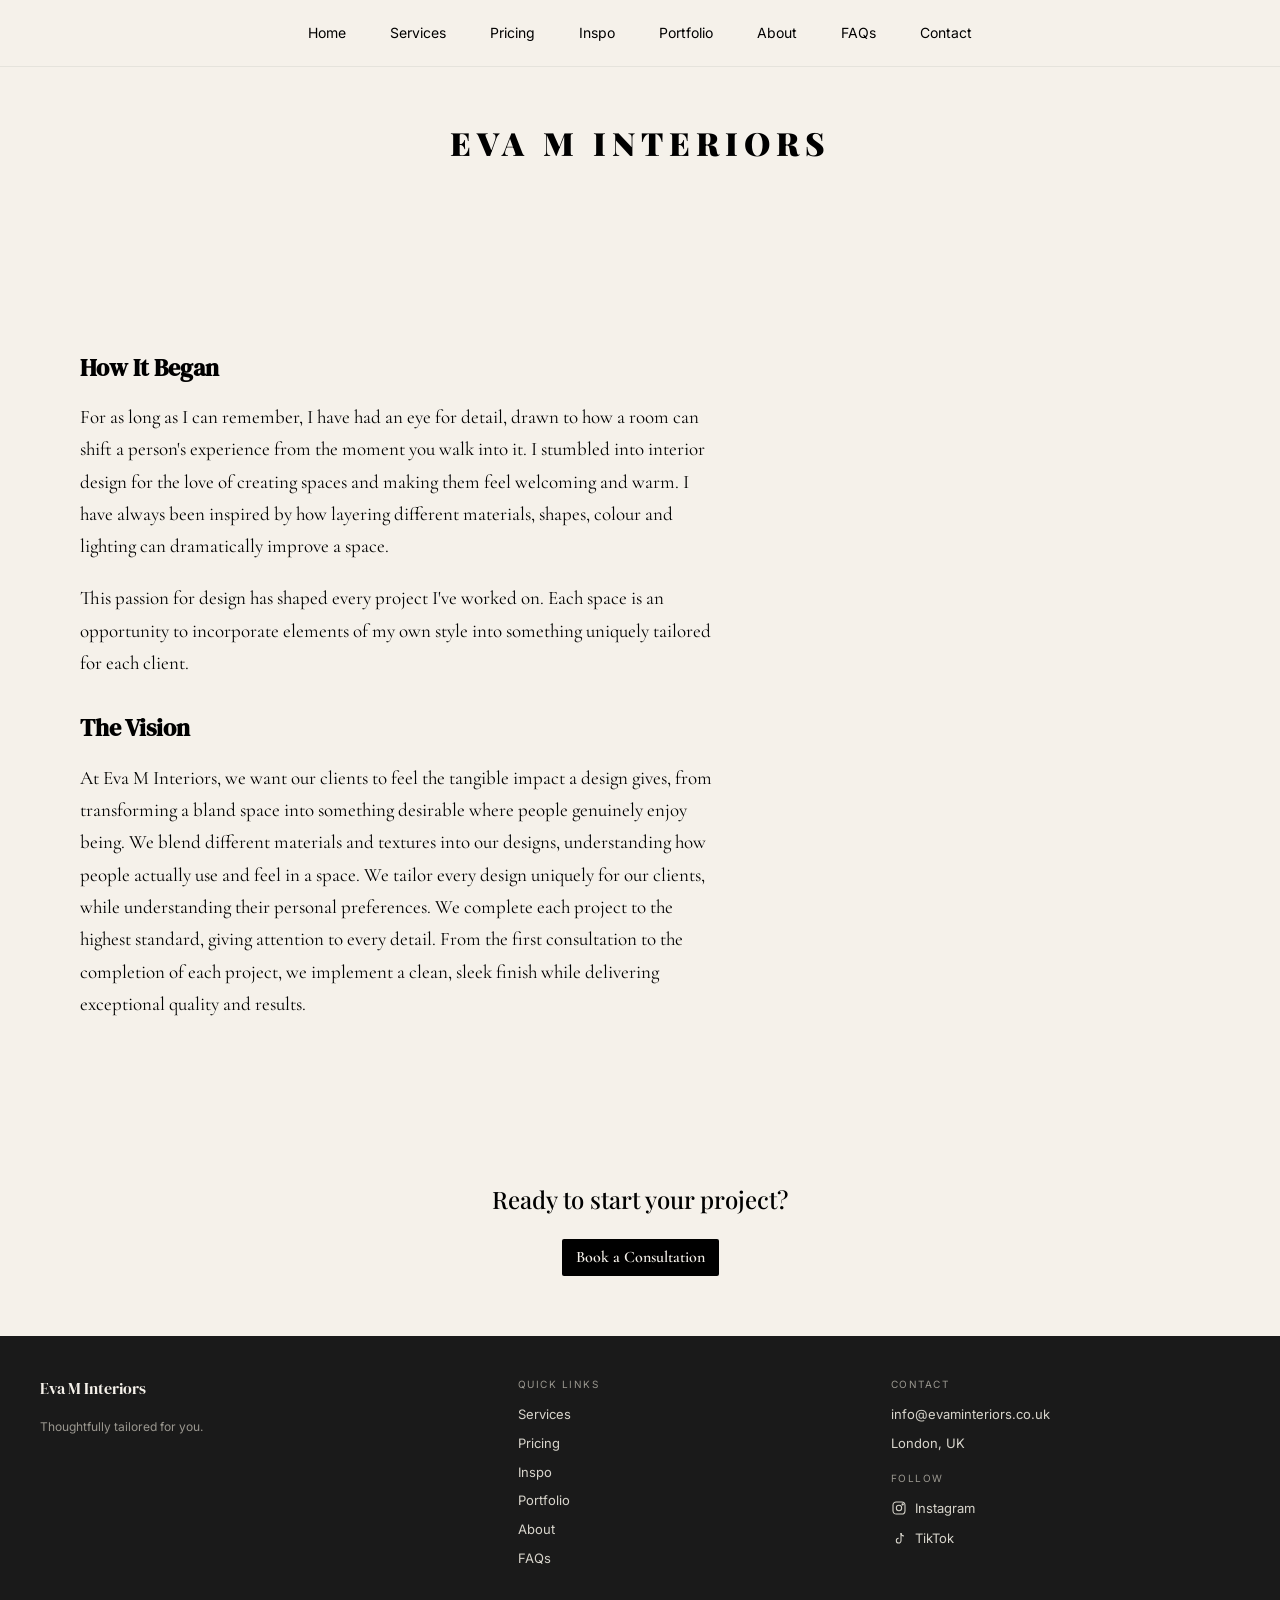
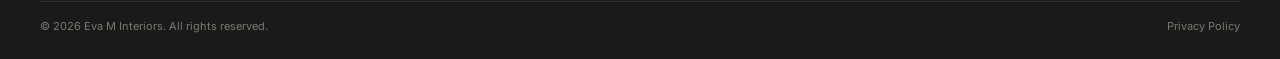
==== commit 9353c5ec: "Update about.html" ====
--- a/about.html
+++ b/about.html
@@ -18,6 +18,7 @@
         <a href="services.html">Services</a>
         <a href="pricing.html">Pricing</a>
         <a href="gallery.html">Inspo</a>
+        <a href="portfolio.html">Portfolio</a>
         <a href="about.html">About</a>
         <a href="faqs.html">FAQs</a>
         <a href="contact.html">Contact</a>
@@ -60,6 +61,7 @@
           <a href="services.html">Services</a>
           <a href="pricing.html">Pricing</a>
           <a href="gallery.html">Inspo</a>
+          <a href="portfolio.html">Portfolio</a>
           <a href="about.html">About</a>
           <a href="faqs.html">FAQs</a>
         </div>
--- a/style.css
+++ b/style.css
@@ -718,6 +718,50 @@
   margin-top: 10px;
 }
 
+/* ===== Portfolio Page ===== */
+.portfolio-cluster {
+  max-width: 900px;
+  margin: 0 auto;
+  padding: 10px 40px 30px;
+  display: grid;
+  grid-template-columns: 1.4fr 1fr;
+  grid-template-rows: 1fr 1fr;
+  gap: 16px;
+}
+
+.portfolio-large {
+  grid-row: span 2;
+  aspect-ratio: 4 / 5;
+  border-radius: 4px;
+  overflow: hidden;
+}
+
+.portfolio-small {
+  aspect-ratio: 4 / 3;
+  border-radius: 4px;
+  overflow: hidden;
+}
+
+.portfolio-large img,
+.portfolio-small img {
+  width: 100%;
+  height: 100%;
+  object-fit: cover;
+  display: block;
+}
+
+.portfolio-closing-line {
+  font-family: 'Cormorant Garamond', serif;
+  font-style: italic;
+  font-size: 19px;
+  color: #3d3530;
+  line-height: 1.6;
+  text-align: center;
+  max-width: 560px;
+  margin: 0 auto 50px;
+  padding: 0 40px;
+}
+
 /* ===== About Page ===== */
 .eva-title {
   font-family: 'Playfair Display', serif;
@@ -733,7 +777,7 @@
 .about-story-section {
   max-width: 1200px;
   margin: 0 auto;
-  padding: 50px 40px 80px;
+  padding: 130px 40px 80px;
 }
 
 .about-flowing-text {
@@ -1645,7 +1689,7 @@
   }
 
   .about-story-section {
-    padding: 36px 24px 60px;
+    padding: 70px 24px 60px;
   }
 
   .about-flowing-text {
@@ -1660,6 +1704,19 @@
     grid-template-columns: 1fr;
     padding: 20px 24px 40px;
     gap: 32px;
+  }
+
+  .portfolio-cluster {
+    grid-template-columns: 1fr 1fr;
+    grid-template-rows: 1fr 1fr;
+    gap: 10px;
+    padding: 10px 24px 24px;
+  }
+
+  .portfolio-closing-line {
+    font-size: 16px;
+    padding: 0 24px;
+    margin-bottom: 36px;
   }
 
   .inspo-intro {
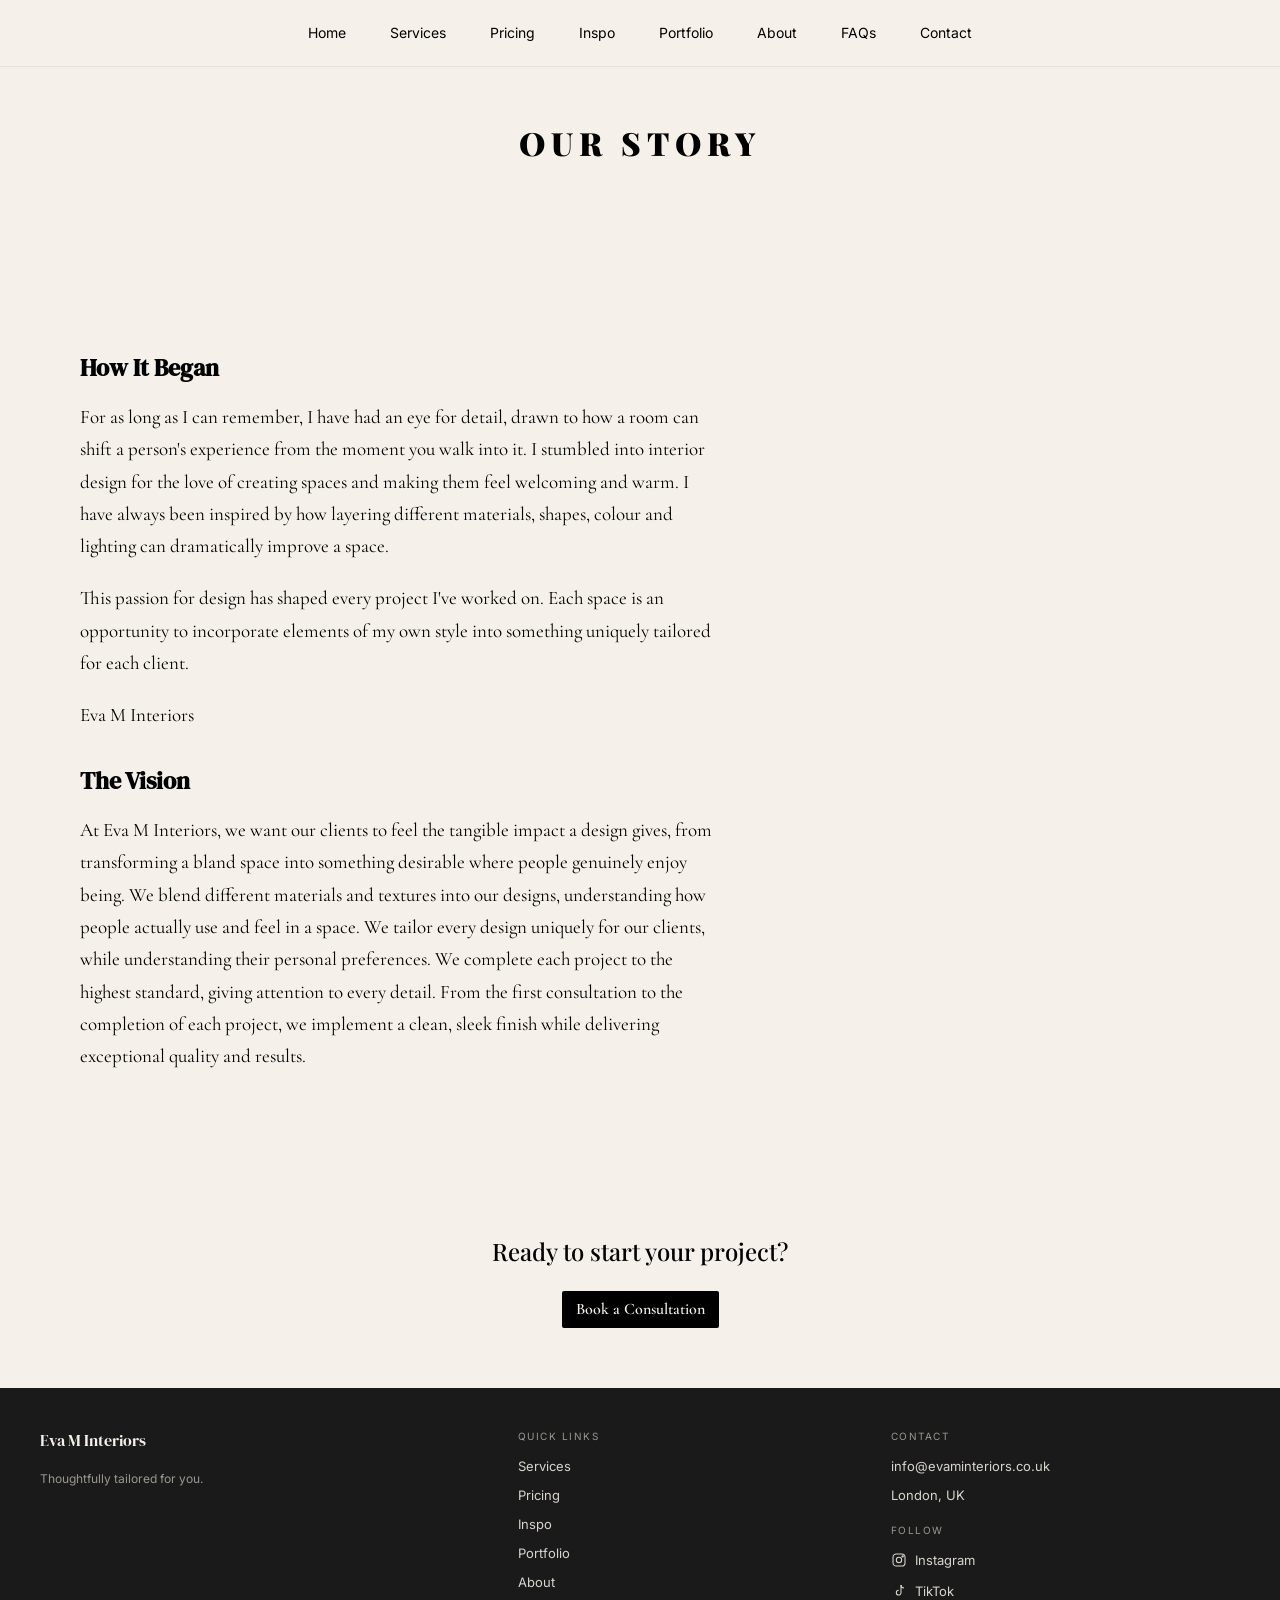
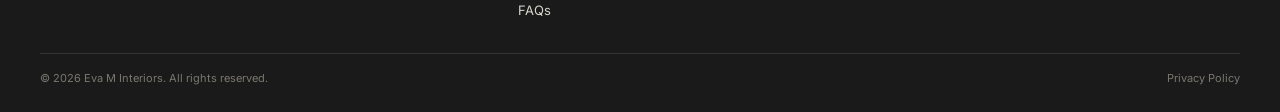
==== commit 59688934: "Update about.html" ====
--- a/about.html
+++ b/about.html
@@ -6,7 +6,7 @@
   <title>About | Eva M Interiors</title>
   <link rel="preconnect" href="https://fonts.googleapis.com">
   <link rel="preconnect" href="https://fonts.gstatic.com" crossorigin>
-  <link href="https://fonts.googleapis.com/css2?family=Playfair+Display:wght@400;500;900&family=Cormorant+Garamond:ital,wght@0,400;0,500;0,600;1,500&family=Rouge+Script&family=DM+Serif+Display:ital@0;1&family=Inter:wght@400;500&display=swap" rel="stylesheet">
+  <link href="https://fonts.googleapis.com/css2?family=Playfair+Display:ital,wght@0,400;0,500;0,900;1,400&family=Cormorant+Garamond:ital,wght@0,400;0,500;0,600;1,500&family=Rouge+Script&family=DM+Serif+Display:ital@0;1&family=Inter:wght@400;500&display=swap" rel="stylesheet">
   <link rel="stylesheet" href="style.css">
 </head>
 <body>
@@ -32,7 +32,7 @@
   </header>
 
   <section class="page-banner">
-    <h1 class="eva-title">Eva M Interiors</h1>
+    <h1 class="eva-title">Our Story</h1>
   </section>
 
   <section class="about-story-section">
@@ -40,6 +40,7 @@
       <h2>How It Began</h2>
       <p>For as long as I can remember, I have had an eye for detail, drawn to how a room can shift a person's experience from the moment you walk into it. I stumbled into interior design for the love of creating spaces and making them feel welcoming and warm. I have always been inspired by how layering different materials, shapes, colour and lighting can dramatically improve a space.</p>
       <p>This passion for design has shaped every project I've worked on. Each space is an opportunity to incorporate elements of my own style into something uniquely tailored for each client.</p>
+      <p class="about-signoff">Eva M Interiors</p>
       <h2>The Vision</h2>
       <p>At Eva M Interiors, we want our clients to feel the tangible impact a design gives, from transforming a bland space into something desirable where people genuinely enjoy being. We blend different materials and textures into our designs, understanding how people actually use and feel in a space. We tailor every design uniquely for our clients, while understanding their personal preferences. We complete each project to the highest standard, giving attention to every detail. From the first consultation to the completion of each project, we implement a clean, sleek finish while delivering exceptional quality and results.</p>
     </div>
--- a/style.css
+++ b/style.css
@@ -726,12 +726,15 @@
   display: grid;
   grid-template-columns: 1.4fr 1fr;
   grid-template-rows: 1fr 1fr;
+  grid-template-areas:
+    "large small1"
+    "large small2";
   gap: 16px;
 }
 
 .portfolio-large {
-  grid-row: span 2;
-  aspect-ratio: 4 / 5;
+  grid-area: large;
+  aspect-ratio: auto;
   border-radius: 4px;
   overflow: hidden;
 }
@@ -740,6 +743,14 @@
   aspect-ratio: 4 / 3;
   border-radius: 4px;
   overflow: hidden;
+}
+
+.portfolio-cluster > *:nth-child(2) {
+  grid-area: small1;
+}
+
+.portfolio-cluster > *:nth-child(3) {
+  grid-area: small2;
 }
 
 .portfolio-large img,
@@ -1707,10 +1718,26 @@
   }
 
   .portfolio-cluster {
-    grid-template-columns: 1fr 1fr;
+    grid-template-columns: 1.3fr 1fr;
     grid-template-rows: 1fr 1fr;
+    grid-template-areas:
+      "large small1"
+      "large small2";
     gap: 10px;
     padding: 10px 24px 24px;
+  }
+
+  .portfolio-large {
+    aspect-ratio: auto;
+    grid-area: large;
+  }
+
+  .portfolio-cluster > *:nth-child(2) {
+    grid-area: small1;
+  }
+
+  .portfolio-cluster > *:nth-child(3) {
+    grid-area: small2;
   }
 
   .portfolio-closing-line {
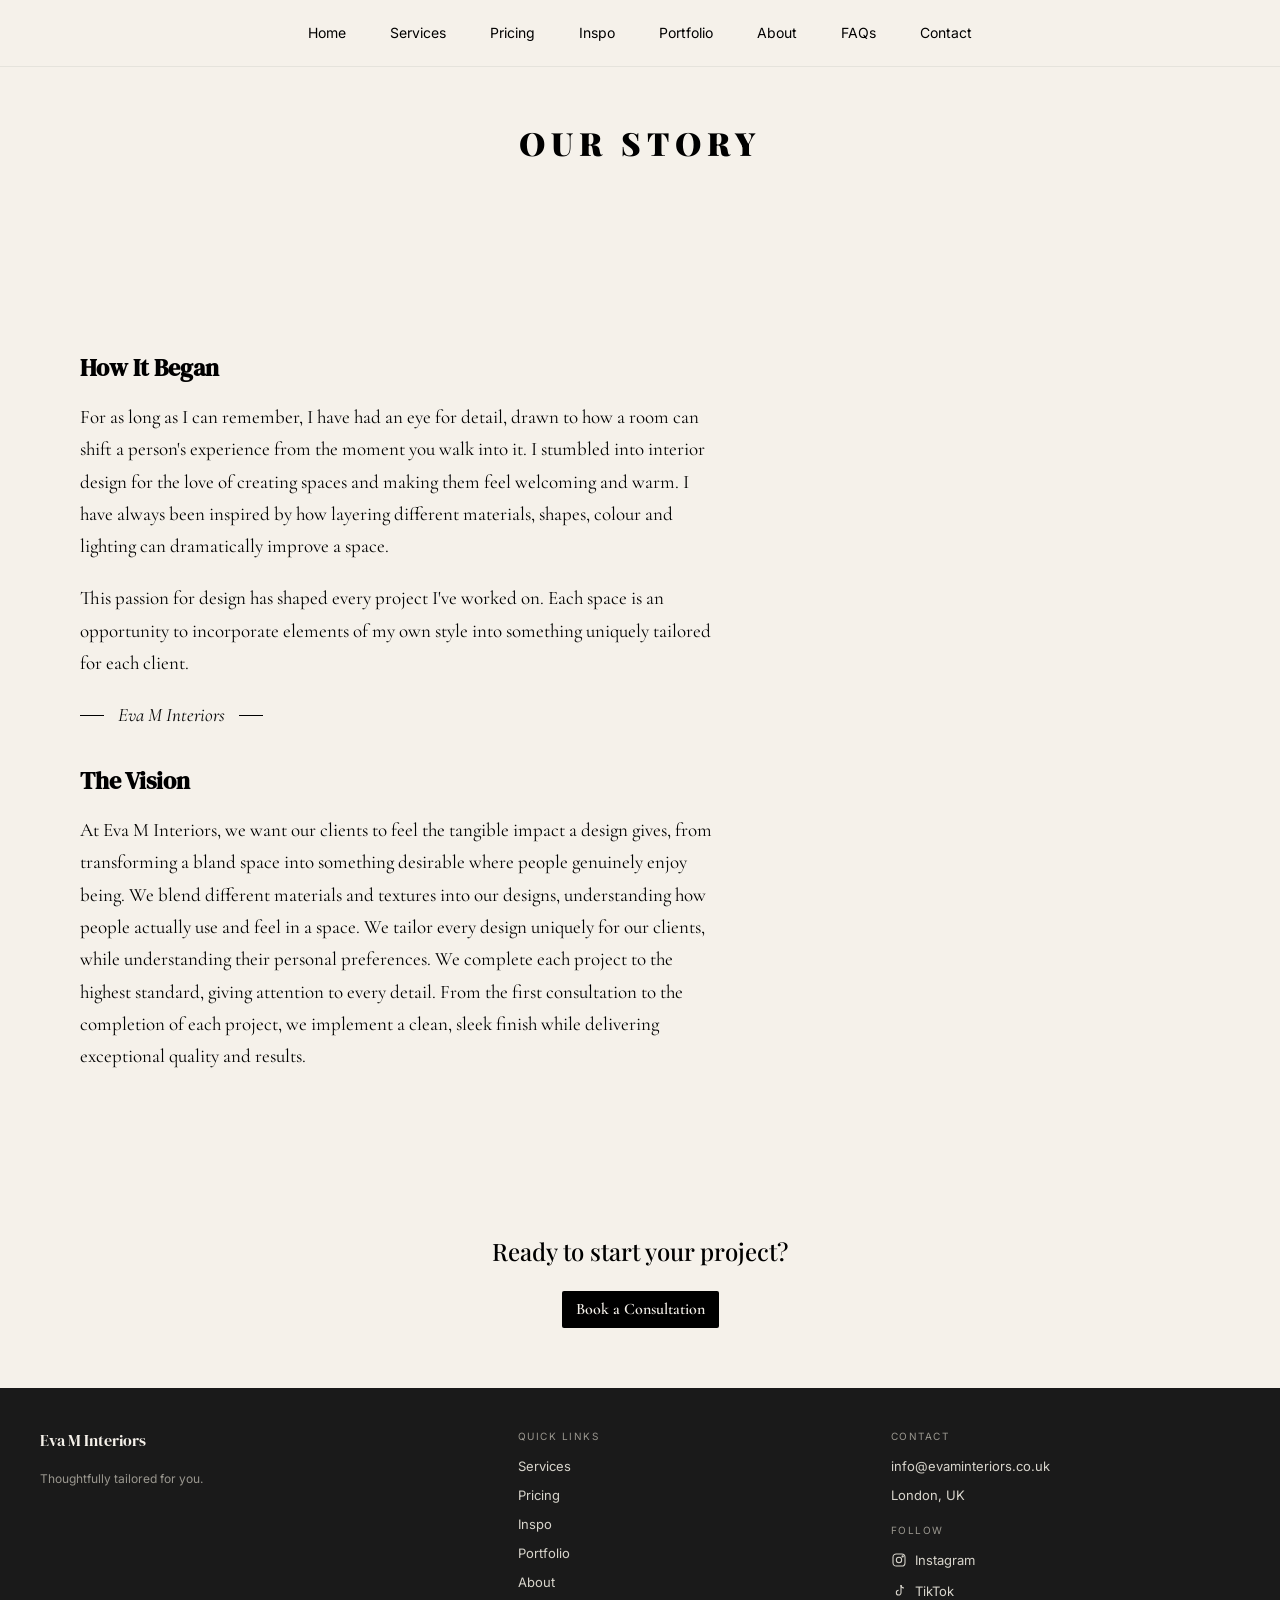
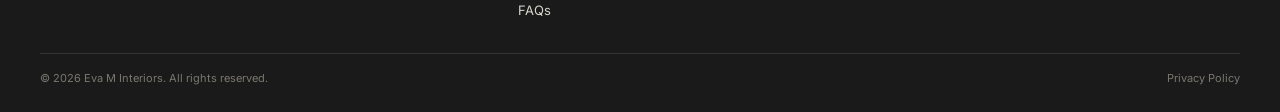
==== commit e4d1c95d: "Update about.html" ====
--- a/about.html
+++ b/about.html
@@ -6,7 +6,7 @@
   <title>About | Eva M Interiors</title>
   <link rel="preconnect" href="https://fonts.googleapis.com">
   <link rel="preconnect" href="https://fonts.gstatic.com" crossorigin>
-  <link href="https://fonts.googleapis.com/css2?family=Playfair+Display:ital,wght@0,400;0,500;0,900;1,400&family=Cormorant+Garamond:ital,wght@0,400;0,500;0,600;1,500&family=Rouge+Script&family=DM+Serif+Display:ital@0;1&family=Inter:wght@400;500&display=swap" rel="stylesheet">
+  <link href="https://fonts.googleapis.com/css2?family=Playfair+Display:ital,wght@0,400;0,500;0,900;1,400;1,700&family=Cormorant+Garamond:ital,wght@0,400;0,500;0,600;1,500&family=Rouge+Script&family=DM+Serif+Display:ital@0;1&family=Inter:wght@400;500&display=swap" rel="stylesheet">
   <link rel="stylesheet" href="style.css">
 </head>
 <body>
@@ -40,7 +40,7 @@
       <h2>How It Began</h2>
       <p>For as long as I can remember, I have had an eye for detail, drawn to how a room can shift a person's experience from the moment you walk into it. I stumbled into interior design for the love of creating spaces and making them feel welcoming and warm. I have always been inspired by how layering different materials, shapes, colour and lighting can dramatically improve a space.</p>
       <p>This passion for design has shaped every project I've worked on. Each space is an opportunity to incorporate elements of my own style into something uniquely tailored for each client.</p>
-      <p class="about-signoff">Eva M Interiors</p>
+      <p class="about-signoff"><span class="signoff-line"></span>Eva M Interiors<span class="signoff-line"></span></p>
       <h2>The Vision</h2>
       <p>At Eva M Interiors, we want our clients to feel the tangible impact a design gives, from transforming a bland space into something desirable where people genuinely enjoy being. We blend different materials and textures into our designs, understanding how people actually use and feel in a space. We tailor every design uniquely for our clients, while understanding their personal preferences. We complete each project to the highest standard, giving attention to every detail. From the first consultation to the completion of each project, we implement a clean, sleek finish while delivering exceptional quality and results.</p>
     </div>
--- a/style.css
+++ b/style.css
@@ -812,6 +812,25 @@
   margin: 30px 0 14px;
 }
 
+.about-signoff {
+  font-family: 'Playfair Display', serif;
+  font-style: italic;
+  font-weight: 700;
+  font-size: 22px;
+  color: #000;
+  margin: 6px 0 0;
+  display: flex;
+  align-items: center;
+  gap: 14px;
+}
+
+.signoff-line {
+  width: 24px;
+  height: 1px;
+  background: #000;
+  display: inline-block;
+}
+
 .about-content {
   max-width: 1200px;
   margin: 0 auto;
@@ -1711,6 +1730,10 @@
     font-size: 17px;
   }
 
+  .about-signoff {
+    font-size: 19px;
+  }
+
   .about-content {
     grid-template-columns: 1fr;
     padding: 20px 24px 40px;
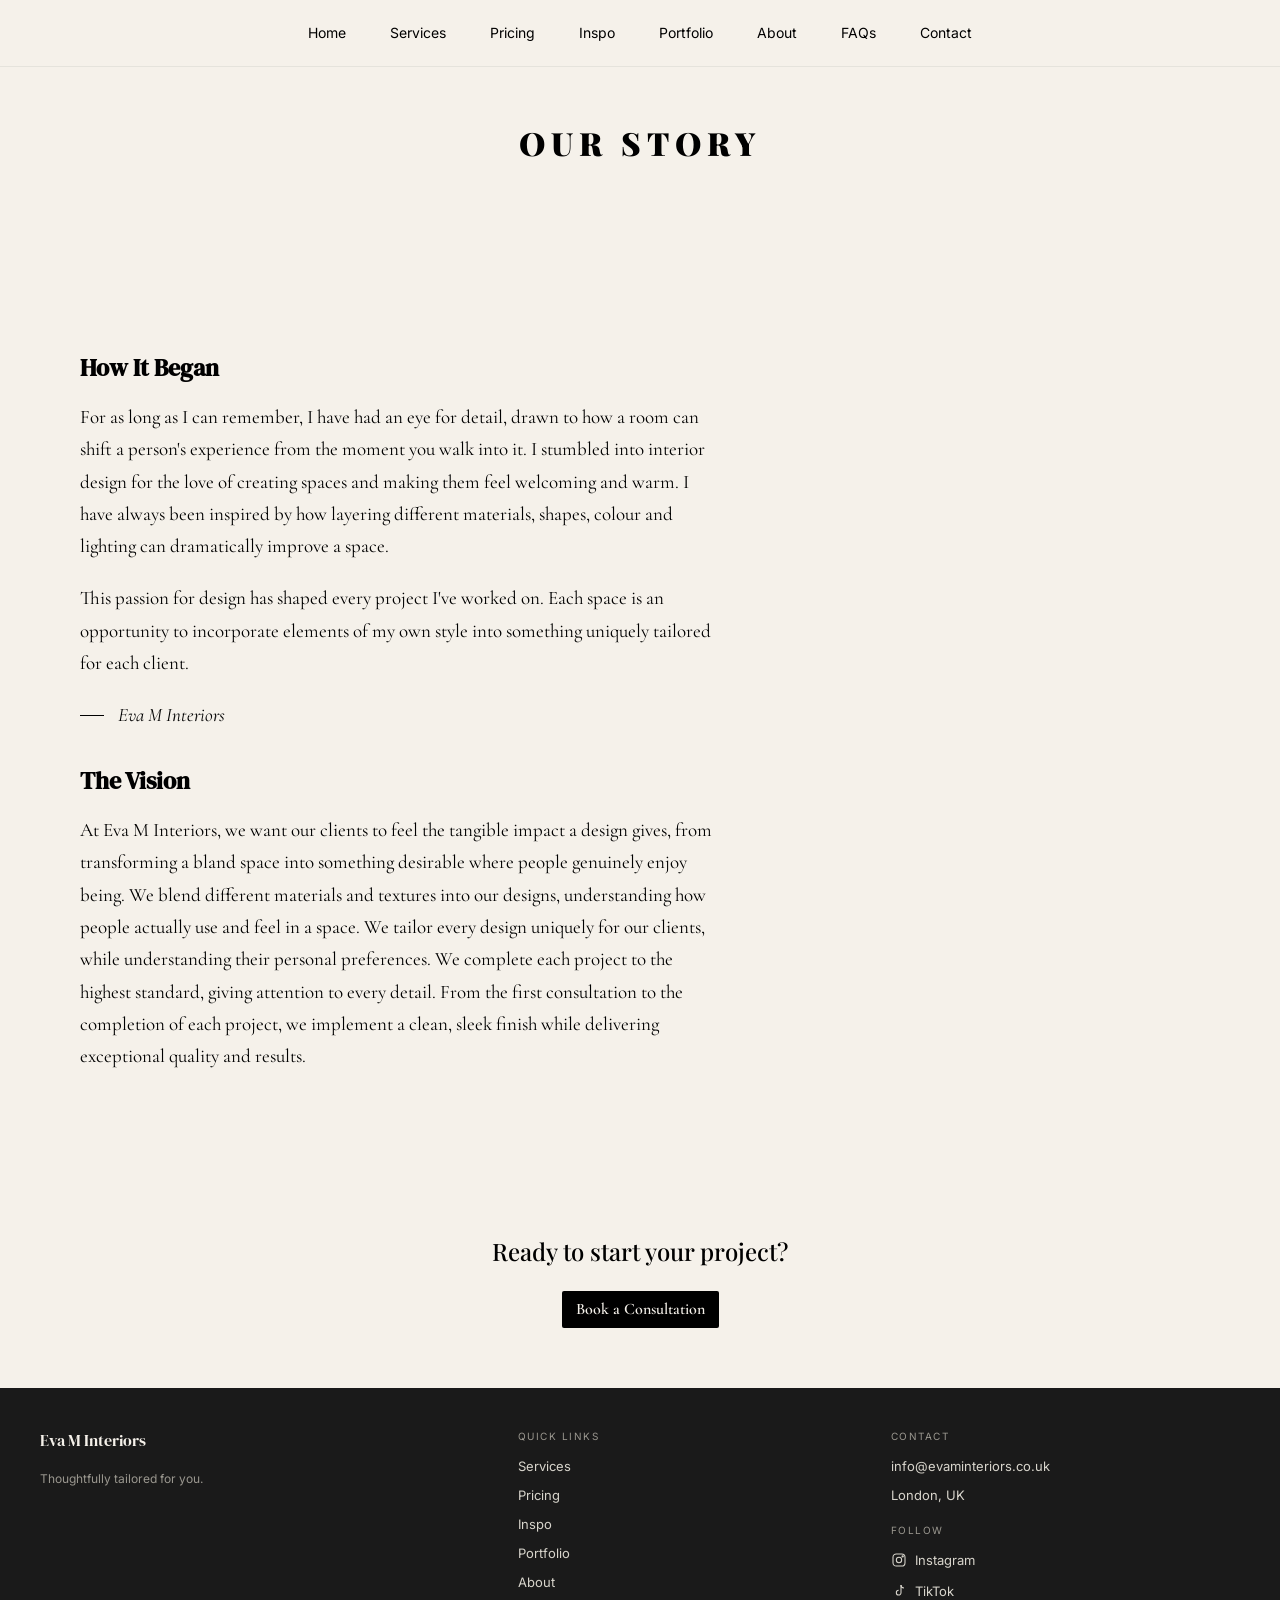
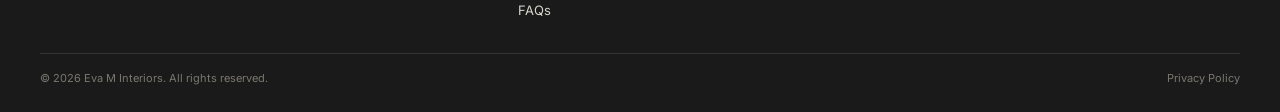
==== commit f7a4458b: "Update about.html" ====
--- a/about.html
+++ b/about.html
@@ -40,7 +40,7 @@
       <h2>How It Began</h2>
       <p>For as long as I can remember, I have had an eye for detail, drawn to how a room can shift a person's experience from the moment you walk into it. I stumbled into interior design for the love of creating spaces and making them feel welcoming and warm. I have always been inspired by how layering different materials, shapes, colour and lighting can dramatically improve a space.</p>
       <p>This passion for design has shaped every project I've worked on. Each space is an opportunity to incorporate elements of my own style into something uniquely tailored for each client.</p>
-      <p class="about-signoff"><span class="signoff-line"></span>Eva M Interiors<span class="signoff-line"></span></p>
+      <p class="about-signoff"><span class="signoff-line"></span>Eva M Interiors</p>
       <h2>The Vision</h2>
       <p>At Eva M Interiors, we want our clients to feel the tangible impact a design gives, from transforming a bland space into something desirable where people genuinely enjoy being. We blend different materials and textures into our designs, understanding how people actually use and feel in a space. We tailor every design uniquely for our clients, while understanding their personal preferences. We complete each project to the highest standard, giving attention to every detail. From the first consultation to the completion of each project, we implement a clean, sleek finish while delivering exceptional quality and results.</p>
     </div>
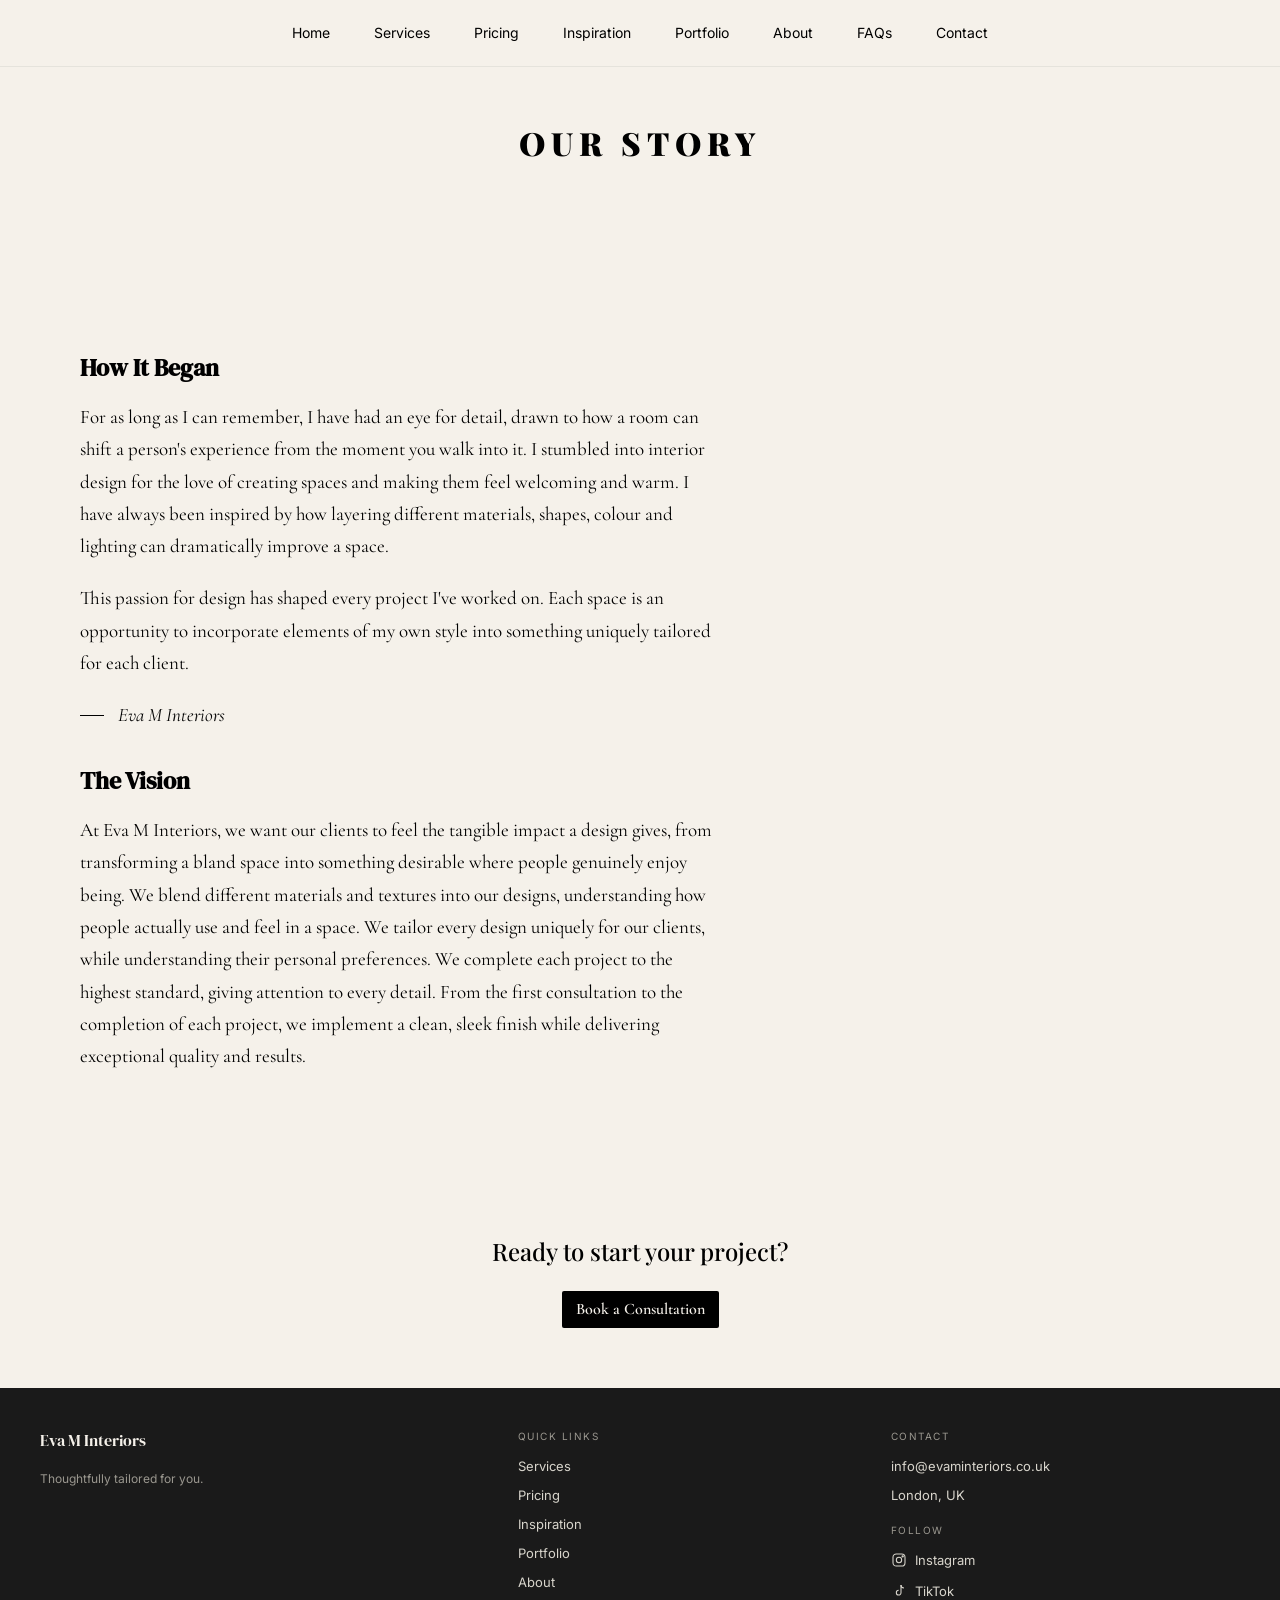
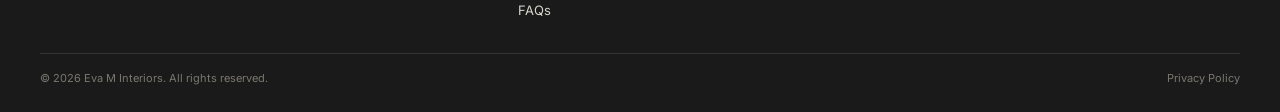
==== commit 219e5ab4: "Update about.html" ====
--- a/about.html
+++ b/about.html
@@ -3,6 +3,7 @@
 <head>
   <meta charset="UTF-8">
   <meta name="viewport" content="width=device-width, initial-scale=1.0">
+  <meta name="description" content="Meet Eva M Interiors — a London-based interior designer offering a thoughtful, tailored approach to every residential project.">
   <title>About | Eva M Interiors</title>
   <link rel="preconnect" href="https://fonts.googleapis.com">
   <link rel="preconnect" href="https://fonts.gstatic.com" crossorigin>
@@ -17,7 +18,7 @@
         <a href="index.html">Home</a>
         <a href="services.html">Services</a>
         <a href="pricing.html">Pricing</a>
-        <a href="gallery.html">Inspo</a>
+        <a href="gallery.html">Inspiration</a>
         <a href="portfolio.html">Portfolio</a>
         <a href="about.html">About</a>
         <a href="faqs.html">FAQs</a>
@@ -61,7 +62,7 @@
         <div class="footer-links">
           <a href="services.html">Services</a>
           <a href="pricing.html">Pricing</a>
-          <a href="gallery.html">Inspo</a>
+          <a href="gallery.html">Inspiration</a>
           <a href="portfolio.html">Portfolio</a>
           <a href="about.html">About</a>
           <a href="faqs.html">FAQs</a>
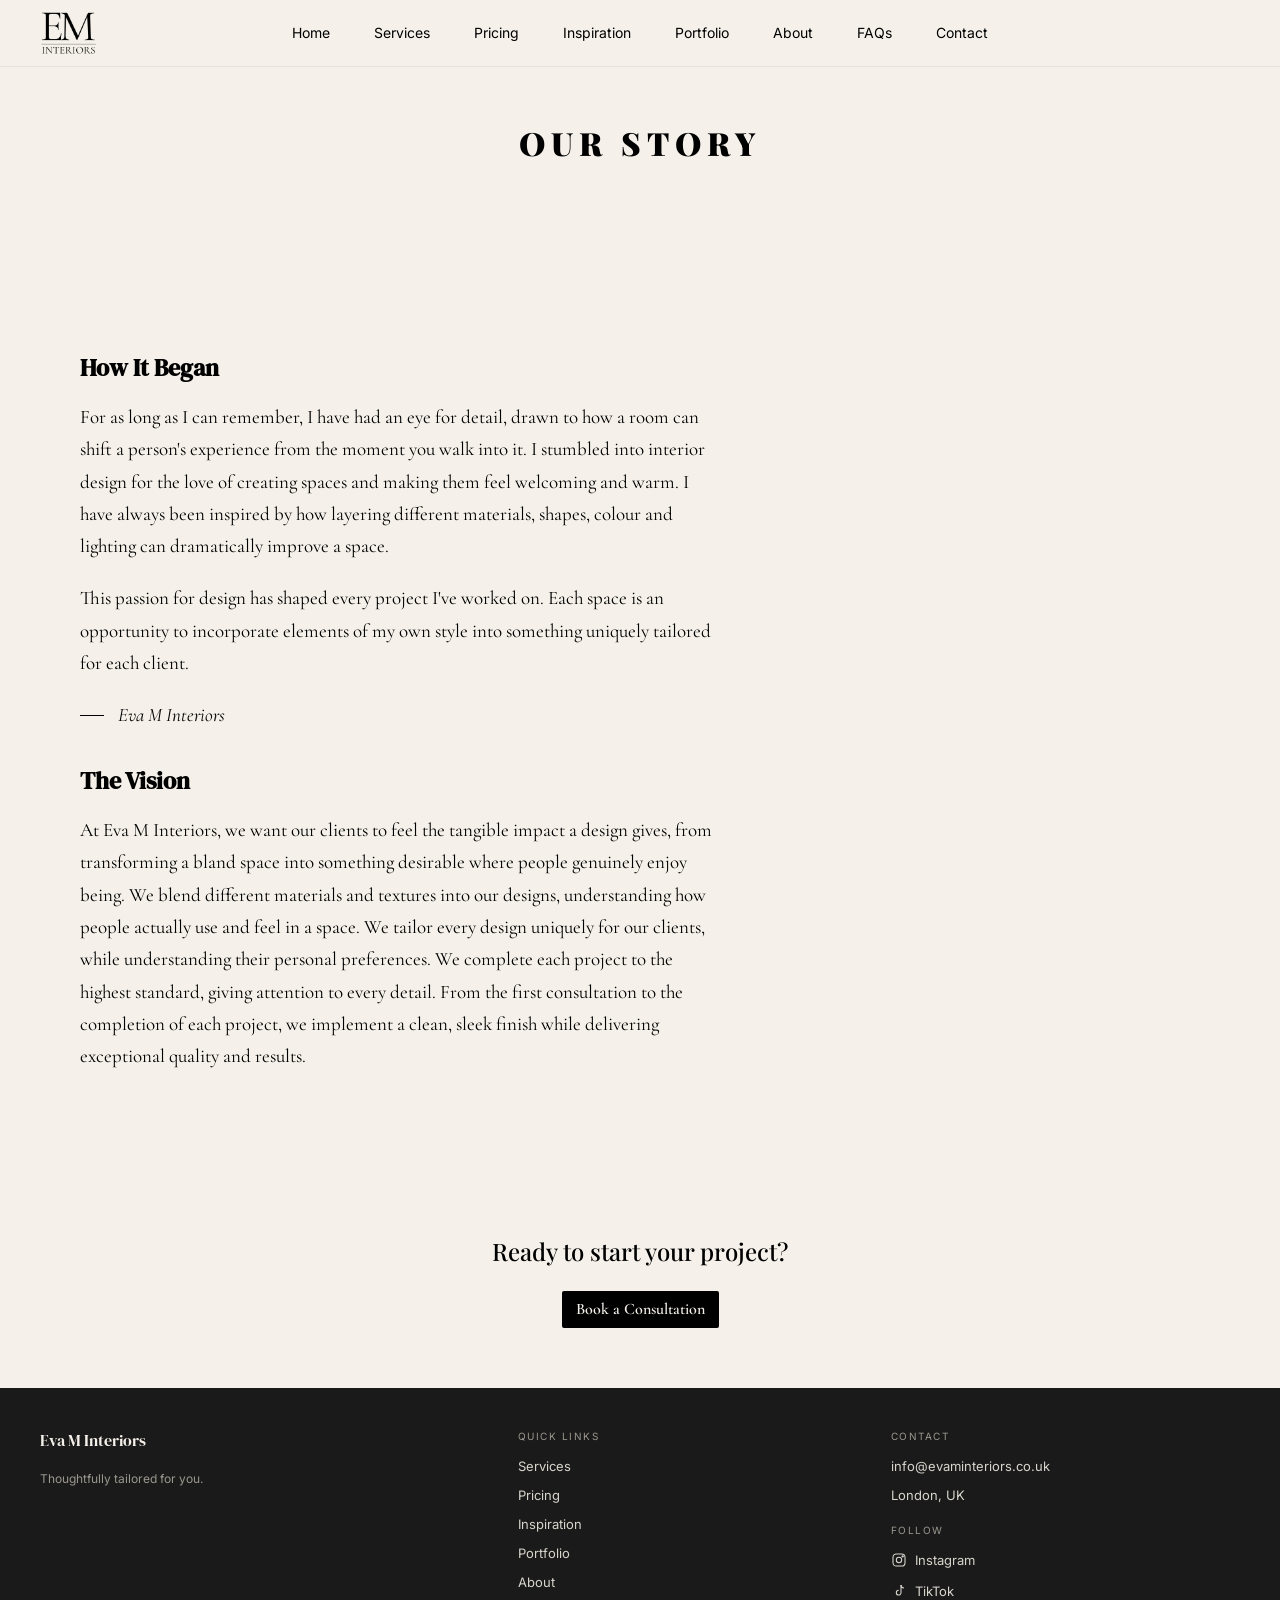
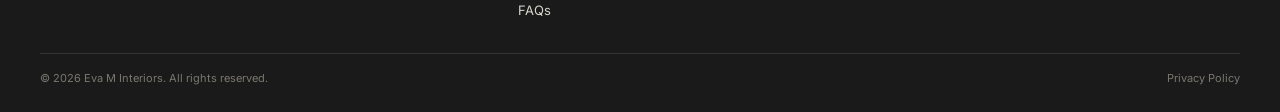
==== commit 901063b8: "Update about.html" ====
--- a/about.html
+++ b/about.html
@@ -9,11 +9,12 @@
   <link rel="preconnect" href="https://fonts.gstatic.com" crossorigin>
   <link href="https://fonts.googleapis.com/css2?family=Playfair+Display:ital,wght@0,400;0,500;0,900;1,400;1,700&family=Cormorant+Garamond:ital,wght@0,400;0,500;0,600;1,500&family=Rouge+Script&family=DM+Serif+Display:ital@0;1&family=Inter:wght@400;500&display=swap" rel="stylesheet">
   <link rel="stylesheet" href="style.css">
+  <script src="cookie-consent.js" defer></script>
 </head>
 <body>
   <header class="site-header">
     <div class="header-inner">
-      <div class="logo-area"></div>
+      <div class="logo-area"><a href="index.html"><img src="logo.png" alt="Eva M Interiors"></a></div>
       <nav class="main-nav" id="main-nav">
         <a href="index.html">Home</a>
         <a href="services.html">Services</a>
@@ -89,7 +90,7 @@
     </div>
     <div class="footer-bottom">
       <p>&copy; 2026 Eva M Interiors. All rights reserved.</p>
-      <a href="#">Privacy Policy</a>
+      <a href="privacy-policy.html">Privacy Policy</a>
     </div>
   </footer>
   <script>
--- a/style.css
+++ b/style.css
@@ -44,10 +44,21 @@
 }
 
 .logo-area {
-  min-width: 160px;
+  position: absolute;
+  left: 24px;
+  top: 50%;
+  transform: translateY(-50%);
+  z-index: 11;
+}
+
+.logo-area img {
+  height: 110px;
+  width: auto;
+  display: block;
 }
 
 .main-nav {
+  grid-column: 2;
   display: flex;
   justify-content: center;
   align-items: center;
@@ -80,6 +91,7 @@
 }
 
 .menu-toggle {
+  grid-column: 3;
   display: none;
   justify-self: end;
   flex-direction: column;
@@ -200,7 +212,15 @@
   }
 
   .logo-area {
-    min-width: 44px;
+    left: 16px;
+  }
+
+  .logo-area img {
+    height: 80px;
+  }
+
+  .menu-toggle {
+    grid-column: 2;
   }
 
   .main-nav {
@@ -1938,3 +1958,84 @@
     padding: 20px 24px 40px;
   }
 }
+
+/* ===== Cookie Consent Banner ===== */
+.cookie-banner {
+  position: fixed;
+  left: 0;
+  right: 0;
+  bottom: 0;
+  z-index: 999;
+  background: #000000;
+  color: #F5F1EA;
+  padding: 18px 40px;
+  display: flex;
+  align-items: center;
+  justify-content: space-between;
+  gap: 24px;
+  flex-wrap: wrap;
+}
+
+.cookie-banner p {
+  font-family: 'Inter', sans-serif;
+  font-size: 13px;
+  line-height: 1.5;
+  margin: 0;
+  max-width: 640px;
+}
+
+.cookie-banner p a {
+  color: #F5F1EA;
+  text-decoration: underline;
+}
+
+.cookie-banner-actions {
+  display: flex;
+  gap: 10px;
+  flex-shrink: 0;
+}
+
+.cookie-btn {
+  font-family: 'Cormorant Garamond', serif;
+  font-weight: 600;
+  font-size: 15px;
+  padding: 8px 22px;
+  border-radius: 2px;
+  cursor: pointer;
+  border: 1px solid #F5F1EA;
+}
+
+.cookie-btn-primary {
+  background: #F5F1EA;
+  color: #000000;
+}
+
+.cookie-btn-primary:hover {
+  background: #e5e3dc;
+}
+
+.cookie-btn-secondary {
+  background: transparent;
+  color: #F5F1EA;
+}
+
+.cookie-btn-secondary:hover {
+  background: rgba(245, 241, 234, 0.1);
+}
+
+@media (max-width: 640px) {
+  .cookie-banner {
+    padding: 16px 20px;
+    flex-direction: column;
+    align-items: flex-start;
+  }
+
+  .cookie-banner-actions {
+    width: 100%;
+  }
+
+  .cookie-btn {
+    flex: 1;
+    text-align: center;
+  }
+}
